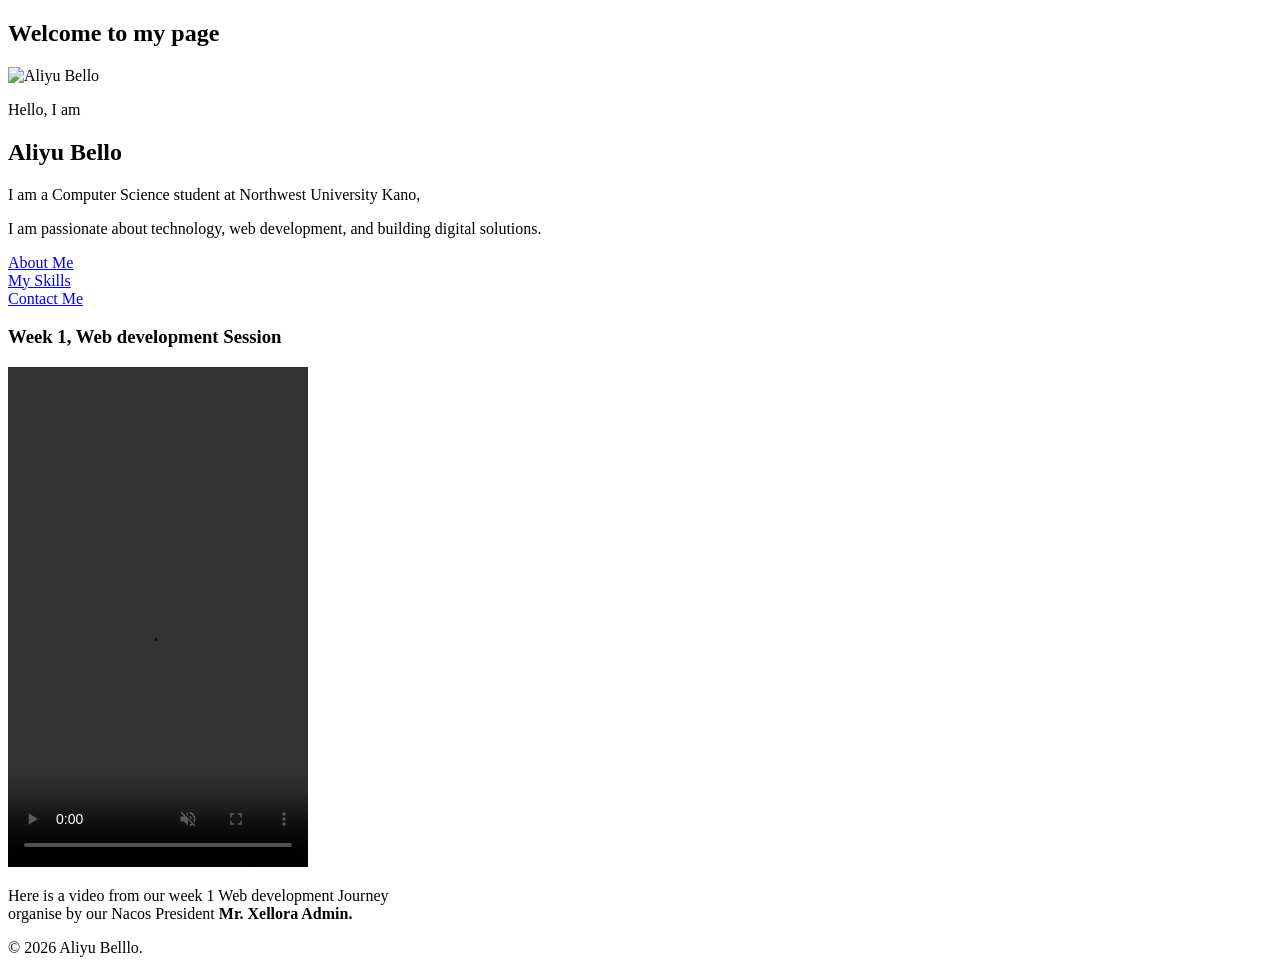
==== index.html @ 674ac777 "Add files via upload" ====
<!DOCTYPE html>
<html lang="en">
<head>
    <meta charset="UTF-8">
    <meta name="viewport" content="width=device-width, initial-scale=1.0">
    <title>Home | Aliyu Bello</title>
</head>
<body>
    <section>
        <h1>Welcome to my page</h1>
        <img src="ab.png" width="400" alt="Aliyu Bello">
        <p>Hello, I am</p><h2>Aliyu Bello</h2>
    </section>

    <div>
        <p>I am a Computer Science student at Northwest University Kano,</p>
        <p>I am passionate about technology, web development, and building digital solutions.</p>
    </div>

    <nav>
        <a href="about.html">About Me</a><br>
        <a href="skills.html">My Skills</a><br>
        <a href="contact.html">Contact Me</a>
    </nav>

    <h3>Week 1, Web development Session</h3>
    <video src="nacos.mp4" controls width="300" height="500" loop muted></video>
    <p>Here is a video from our week 1 Web development Journey<br>organise by our Nacos President <strong>Mr. Xellora Admin.</strong></p>

    <footer>
        <p>&copy; 2026 Aliyu Belllo.</p>
    </footer>
</body>
</html>
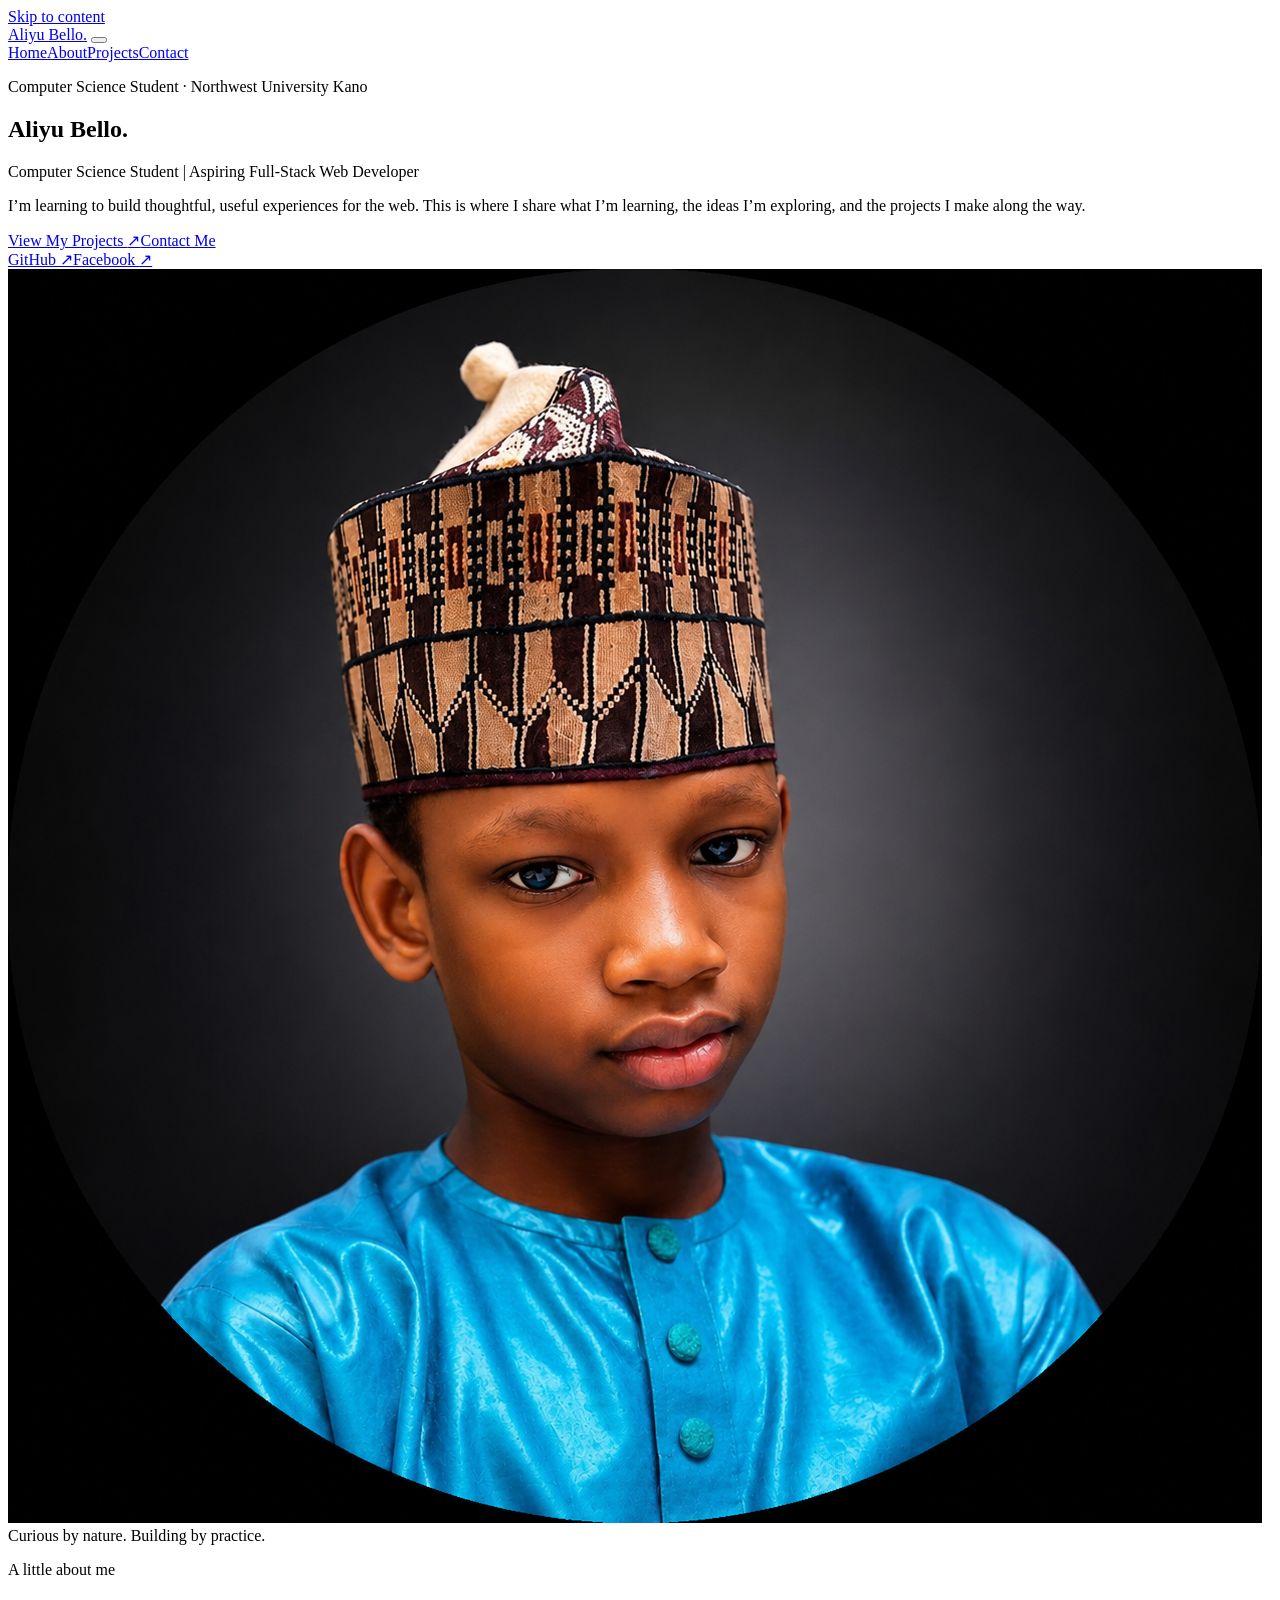
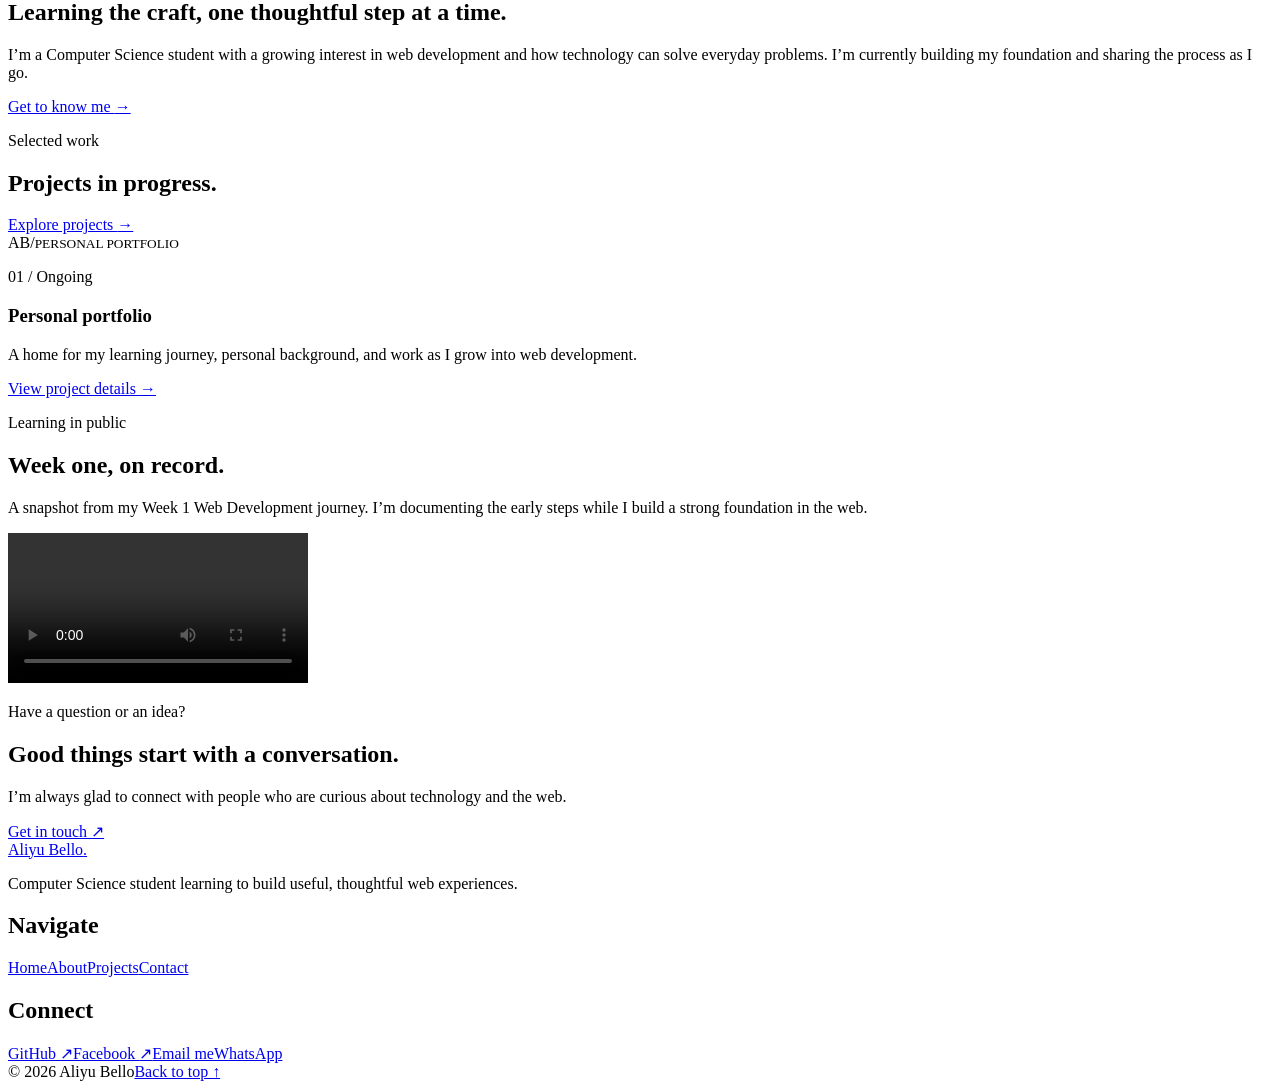
==== commit ec5859a8: "Add files via upload updated code" ====
--- a/index.html
+++ b/index.html
@@ -3,32 +3,54 @@
 <head>
     <meta charset="UTF-8">
     <meta name="viewport" content="width=device-width, initial-scale=1.0">
-    <title>Home | Aliyu Bello</title>
+    <meta name="description" content="Aliyu Bello is a Computer Science student at Northwest University Kano learning full-stack web development.">
+    <meta property="og:title" content="Aliyu Bello | Aspiring Full-Stack Web Developer">
+    <meta property="og:description" content="The portfolio and learning journey of Aliyu Bello, a Computer Science student at Northwest University Kano.">
+    <meta property="og:type" content="website">
+    <meta property="og:image" content="[ADD YOUR SOCIAL PREVIEW IMAGE URL]">
+    <title>Aliyu Bello | Aspiring Full-Stack Web Developer</title>
+    <link rel="icon" href="favicon.svg" type="image/svg+xml">
+    <link rel="preconnect" href="https://fonts.googleapis.com">
+    <link rel="preconnect" href="https://fonts.gstatic.com" crossorigin>
+    <link href="https://fonts.googleapis.com/css2?family=DM+Sans:wght@400;500;600;700&family=Manrope:wght@400;500;600;700;800&display=swap" rel="stylesheet">
+    <link rel="stylesheet" href="style.css">
+    <script src="script.js" defer></script>
 </head>
-<body>
-    <section>
-        <h1>Welcome to my page</h1>
-        <img src="ab.png" width="400" alt="Aliyu Bello">
-        <p>Hello, I am</p><h2>Aliyu Bello</h2>
-    </section>
-
-    <div>
-        <p>I am a Computer Science student at Northwest University Kano,</p>
-        <p>I am passionate about technology, web development, and building digital solutions.</p>
-    </div>
-
-    <nav>
-        <a href="about.html">About Me</a><br>
-        <a href="skills.html">My Skills</a><br>
-        <a href="contact.html">Contact Me</a>
-    </nav>
-
-    <h3>Week 1, Web development Session</h3>
-    <video src="nacos.mp4" controls width="300" height="500" loop muted></video>
-    <p>Here is a video from our week 1 Web development Journey<br>organise by our Nacos President <strong>Mr. Xellora Admin.</strong></p>
-
-    <footer>
-        <p>&copy; 2026 Aliyu Belllo.</p>
-    </footer>
+<body id="top">
+    <a class="skip-link" href="#main-content">Skip to content</a>
+    <header class="site-header">
+        <div class="header-inner">
+            <a class="logo" href="index.html" aria-label="Aliyu Bello home">Aliyu Bello<span>.</span></a>
+            <button class="menu-toggle" type="button" aria-expanded="false" aria-controls="site-navigation" aria-label="Open navigation"><span></span><span></span></button>
+            <nav class="site-nav" id="site-navigation" aria-label="Main navigation">
+                <a href="index.html" aria-current="page">Home</a><a href="about.html">About</a><a href="project.html">Projects</a><a href="contact.html">Contact</a>
+            </nav>
+        </div>
+    </header>
+    <main id="main-content">
+        <section class="hero container">
+            <div class="hero-copy" data-reveal>
+                <p class="eyebrow"><span class="status-dot"></span> Computer Science Student · Northwest University Kano</p>
+                <h1>Aliyu Bello<span class="hero-period">.</span></h1>
+                <p class="hero-title">Computer Science Student <span>|</span> Aspiring Full-Stack Web Developer</p>
+                <p class="lede">I’m learning to build thoughtful, useful experiences for the web. This is where I share what I’m learning, the ideas I’m exploring, and the projects I make along the way.</p>
+                <div class="button-row"><a class="button" href="project.html">View My Projects <span aria-hidden="true">↗</span></a><a class="button secondary" href="contact.html">Contact Me</a></div>
+                <div class="hero-socials" aria-label="Social profiles"><a href="https://github.com/AbmalamiDev" target="_blank" rel="noreferrer">GitHub <span aria-hidden="true">↗</span></a><a href="https://www.facebook.com/aliyubellomalami" target="_blank" rel="noreferrer">Facebook <span aria-hidden="true">↗</span></a></div>
+            </div>
+            <div class="hero-visual" data-reveal><div class="hero-portrait"><img src="ab.png" alt="Aliyu Bello, Computer Science student and aspiring web developer"></div><span class="portrait-caption">Curious by nature. Building by practice.</span></div>
+        </section>
+        <section class="section intro-band">
+            <div class="container intro-grid" data-reveal><p class="eyebrow">A little about me</p><div><h2>Learning the craft, one thoughtful step at a time.</h2><p>I’m a Computer Science student with a growing interest in web development and how technology can solve everyday problems. I’m currently building my foundation and sharing the process as I go.</p><a class="text-link" href="about.html">Get to know me <span aria-hidden="true">→</span></a></div></div>
+        </section>
+        <section class="section container featured-section">
+            <div class="section-heading" data-reveal><div><p class="eyebrow">Selected work</p><h2>Projects in progress.</h2></div><a class="text-link" href="project.html">Explore projects <span aria-hidden="true">→</span></a></div>
+            <article class="featured-project" data-reveal><div class="project-placeholder" aria-hidden="true"><span>AB<span class="placeholder-mark">/</span></span><small>PERSONAL PORTFOLIO</small></div><div class="featured-copy"><p class="eyebrow">01 / Ongoing</p><h3>Personal portfolio</h3><p>A home for my learning journey, personal background, and work as I grow into web development.</p><a class="text-link" href="project.html">View project details <span aria-hidden="true">→</span></a></div></article>
+        </section>
+        <section class="section video-section">
+            <div class="container media-block" data-reveal><div class="section-heading"><p class="eyebrow">Learning in public</p><h2>Week one, on record.</h2><p>A snapshot from my Week 1 Web Development journey. I’m documenting the early steps while I build a strong foundation in the web.</p></div><video src="nacos.mp4" controls preload="metadata" aria-label="Aliyu Bello's Week 1 Web Development video">Your browser does not support the video element.</video></div>
+        </section>
+        <section class="cta-section container" data-reveal><div><p class="eyebrow">Have a question or an idea?</p><h2>Good things start with a conversation.</h2><p>I’m always glad to connect with people who are curious about technology and the web.</p></div><a class="button button-light" href="contact.html">Get in touch <span aria-hidden="true">↗</span></a></section>
+    </main>
+    <footer class="site-footer"><div class="container footer-main"><div class="footer-brand"><a class="logo" href="index.html">Aliyu Bello<span>.</span></a><p>Computer Science student learning to build useful, thoughtful web experiences.</p></div><div class="footer-column"><h2>Navigate</h2><a href="index.html">Home</a><a href="about.html">About</a><a href="project.html">Projects</a><a href="contact.html">Contact</a></div><div class="footer-column"><h2>Connect</h2><a href="https://github.com/AbmalamiDev" target="_blank" rel="noreferrer">GitHub <span aria-hidden="true">↗</span></a><a href="https://www.facebook.com/aliyubellomalami" target="_blank" rel="noreferrer">Facebook <span aria-hidden="true">↗</span></a><a href="mailto:aliyubellomalami@gmail.com">Email me</a><a href="https://wa.me/2348123404145" target="_blank" rel="noreferrer">WhatsApp</a></div></div><div class="container footer-bottom"><span>© 2026 Aliyu Bello</span><a class="back-to-top" href="#top">Back to top ↑</a></div></footer>
 </body>
-</html>+</html>
